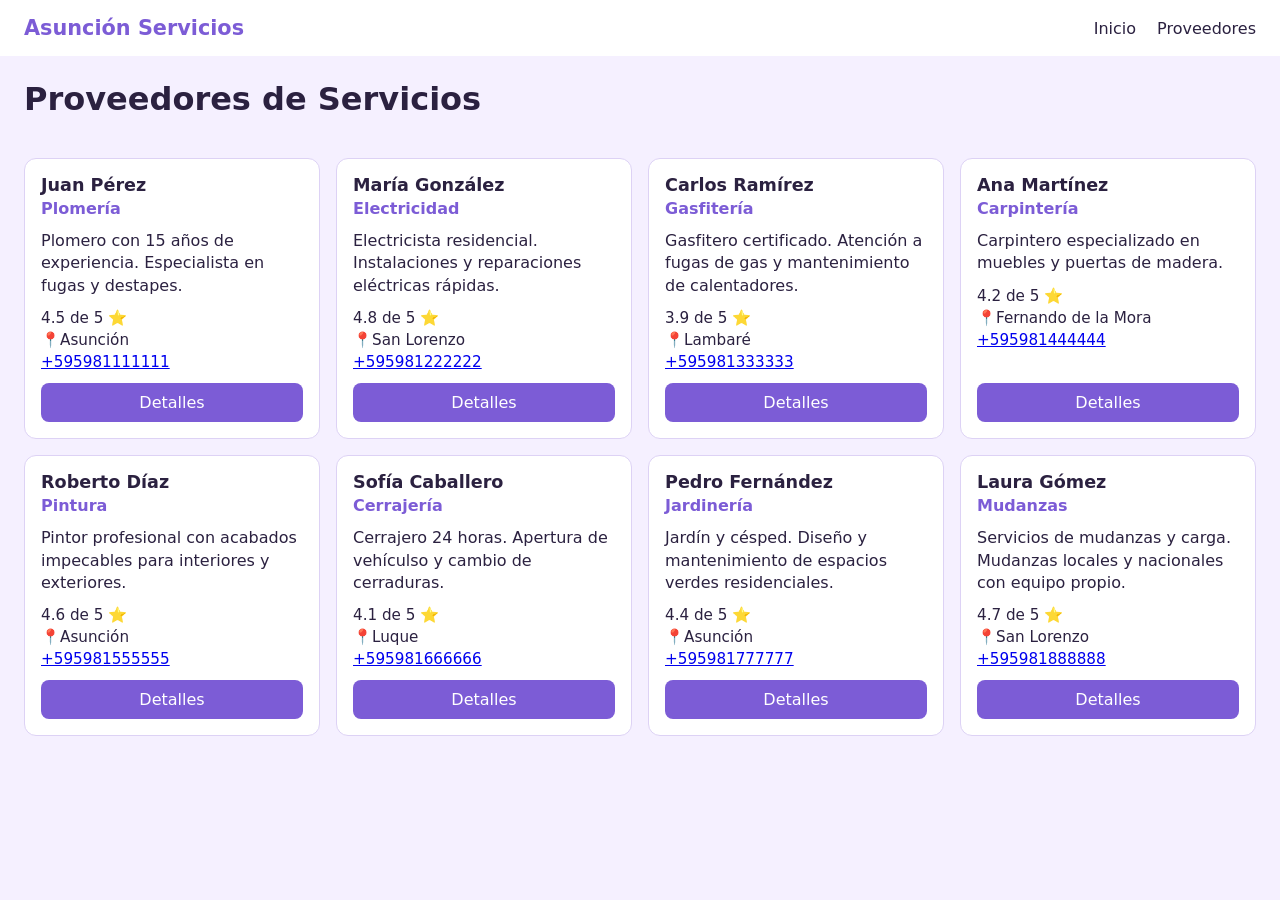
==== proveedores.html @ 6247c7be "Correccion de ubicacion de CHANGELOG, Reportes y README" ====
<!DOCTYPE html>
<html lang="es">
<head>
  <meta charset="UTF-8">
  <meta name="viewport" content="width=device-width, initial-scale=1.0">
  <meta name="description" content="Directorio de proveedores de servicios locales en Asunción, Paraguay">
  <title>Asunción Servicios — Proveedores</title>
  <link rel="icon" type="image/png" href="img/icono.png">
  <link rel="stylesheet" href="css/styles.css">

  <script type="module">
  const tarjetas = document.getElementById("tarjetas")

  // 1) CARGANDO: se muestra antes de pedir los datos

  // Pausa para mostrar mensaje de "cargando"
  const pausa = (ms) => new Promise(resolver => setTimeout(resolver, ms))
    
  try {
    await pausa(700)

    const datosBruto = await fetch("data/proveedores.json")

    // Si el archivo no existe (404), forzamos el error
    if (!datosBruto.ok) throw new Error("No se pudo leer el JSON")

    const datosLimpio = await datosBruto.json()
    const proveedores = datosLimpio.proveedores

    // 2) SIN RESULTADOS: el array llegó vacío
    if (proveedores.length === 0) {
      tarjetas.innerHTML = `<p class="estado">No hay proveedores disponibles.</p>`
    } else {
      // 3) TODO BIEN: tarjetas de proveedores
      tarjetas.innerHTML = datosLimpio.proveedores.map(p =>`
      <article class="tarjeta">
        
        <header class="headerP">
          <h2>${p.nombre}</h2>
          <p>${p.categoria}</p>
          </header>
          
          <p class="descripcionP">${p.descripcion}</p>
          
          <ul class="datosP">
            <li>${p.calificacion} de 5 ⭐</li>
            <li>📍${p.zona}</li>
            <li><a href="tel:${p.telefono}">${p.telefono}</a></li>
            </ul>
            
            <a class="DetallesP" href="detalle.html?id=${p.id}">Detalles</a>
            
            </article>
            `).join("")
    }

  } catch (error) {
    // 4) ERROR: cualquier falla de arriba cae acá
    tarjetas.innerHTML = `<p class="estado error">No pudimos cargar los proveedores. Probá de nuevo más tarde.</p>`
    console.error(error)
  }
  </script>

</head>
<body>

  <header>
    <div class="header-proveedores">
      <a href="index.html" class="logo">Asunción Servicios</a>
      <nav>
        <a href="index.html">Inicio</a>
        <a href="proveedores.html">Proveedores</a>
      </nav>
    </div>
  </header>

    <main>

      <h1>Proveedores de Servicios</h1>
      <section id="tarjetas">
      <p class="estado">Cargando proveedores...</p>
      </section>
    
    </main>

</body>

</html>
---- css/styles.css ----
/* =====================================================
   ASUNCIÓN SERVICIOS — styles.css
   Organizado por página:
     1. VARIABLES Y BASE (todas las páginas)
     2. INDEX.HTML
     3. PROVEEDORES.HTML
     4. DETALLE.HTML
   Para cambiar los colores de todo el sitio, editá las
   variables de la sección 1.
   ===================================================== */


/* =====================================================
   1. VARIABLES Y BASE (se usa en las 3 páginas)
   ===================================================== */

:root {
  --lila: #7c5cd6;
  --lila-oscuro: #5a3fb0;
  --lila-claro: #f5f0ff;
  --borde: #ddd2f5;
  --texto: #2b2140;
  --blanco: #ffffff;
}

* {
  box-sizing: border-box;
}

body {
  margin: 0;
  font-family: system-ui, sans-serif;
  background: var(--lila-claro);
  color: var(--texto);
}

h1 {
  margin: 0 0 16px;
}

/* Enlace del logo (aparece en el header de las 3 páginas) */
.logo {
  font-size: 1.3rem;
  font-weight: 700;
  color: var(--lila);
  text-decoration: none;
}

/* Menú de navegación (Inicio / Proveedores) */
nav a {
  margin-left: 16px;
  color: var(--texto);
  text-decoration: none;
}

nav a:hover {
  color: var(--lila);
}


/* =====================================================
   2. INDEX.HTML
   Clases: .header-index  .main-index-up  .main-index-down
           .enlace-index-proveedores  .footer-index
   ===================================================== */

/* Barra de arriba */
.header-index {
  display: flex;
  justify-content: space-between;
  align-items: center;
  padding: 16px 24px;
  background: var(--blanco);
}

/* Mitad superior: título y texto */
.main-index-up {
  min-height: 60vh;
  display: flex;
  flex-direction: column;
  justify-content: center;
  align-items: center;
  text-align: center;
  padding: 24px;
  color: var(--blanco);

    /* 1. Fondo: Primero el "filtro" lila semitransparente, luego la imagen */
  background-image: 
    linear-gradient(rgba(124, 92, 214, 0.85), rgba(124, 92, 214, .850)), 
    url('../img/fondo-index.jpg');

  /* 2. Ajustes para que la imagen cubra todo el espacio */
  background-size: cover;
  background-position: center;
  background-repeat: no-repeat;
}


.main-index-up p {
  max-width: 600px;
}

/* Mitad inferior: botón */
.main-index-down {
  min-height: 30vh;
  display: flex;
  justify-content: center;
  align-items: center;
  background: var(--lila-claro);
}

/* Botón que lleva a proveedores.html */
.enlace-index-proveedores {
  padding: 14px 28px;
  background: var(--lila);
  color: var(--blanco);
  text-decoration: none;
  font-weight: 600;
  border-radius: 10px;
}

.enlace-index-proveedores:hover {
  background: var(--lila-oscuro);
}

/* Pie de página */
.footer-index {
  padding: 15px;
  text-align: center;
  font-size: 0.9rem;
  background: var(--blanco);
  
}


/* =====================================================
   3. PROVEEDORES.HTML
   Clases: .header-proveedores  .tarjeta  .headerP
           .descripcionP  .datosP  .DetallesP
   Id:     #tarjetas
   ===================================================== */

/* Barra de arriba */
.header-proveedores {
  display: flex;
  justify-content: space-between;
  align-items: center;
  padding: 16px 24px;
  background: var(--blanco);
}

/* El título h1 y las tarjetas viven dentro de <main> */
main > h1 {
  padding: 24px 24px 0;
}

/* Contenedor de todas las tarjetas (se adapta al ancho) */
#tarjetas {
  display: grid;
  grid-template-columns: repeat(auto-fill, minmax(260px, 1fr));
  gap: 16px;
  padding: 24px;
}

/* Cada tarjeta */
.tarjeta {
  display: flex;
  flex-direction: column;
  gap: 12px;
  padding: 16px;
  background: var(--blanco);
  border: 1px solid var(--borde);
  border-radius: 12px;
}

/* Nombre y categoría */
.headerP h2 {
  margin: 0;
  font-size: 1.1rem;
}

.headerP p {
  margin: 4px 0 0;
  color: var(--lila);
  font-weight: 600;
}

/* Descripción */
.descripcionP {
  margin: 0;
  line-height: 1.4;
}

/* Lista: calificación, zona y teléfono */
.datosP {
  margin: 0;
  padding: 0;
  list-style: none;
  display: flex;
  flex-direction: column;
  gap: 4px;
  font-size: 0.95rem;
}

/* Botón "Detalles" */
.DetallesP {
  margin-top: auto;
  padding: 10px;
  background: var(--lila);
  color: var(--blanco);
  text-align: center;
  text-decoration: none;
  border-radius: 8px;
}

.DetallesP:hover {
  background: var(--lila-oscuro);
}

/* Estados de carga */
.estado {
  grid-column: 1 / -1;
  text-align: center;
  padding: 24px;
}

.estado.error {
  color: #b3261e;
}
/* =====================================================
   4. DETALLE.HTML
   Clases: .header-detalle  .contenedor  .btn-secundario
   Id:     #detalle
   ===================================================== */

/* Barra de arriba */
.header-detalle {
  display: flex;
  justify-content: space-between;
  align-items: center;
  padding: 16px 24px;
  background: var(--blanco);
}

/* Caja centrada que envuelve todo el contenido */
.contenedor {
  max-width: 700px;
  margin: 0 auto;
  padding: 24px;
}

/* Botón "← Volver al listado" */
.btn-secundario {
  display: inline-block;
  margin-bottom: 16px;
  padding: 8px 16px;
  color: var(--lila);
  text-decoration: none;
  border: 1px solid var(--lila);
  border-radius: 8px;
  background: var(--blanco);
}

.btn-secundario:hover {
  background: var(--lila);
  color: var(--blanco);
}

/* Aquí se dibuja el proveedor (lo llena el JavaScript) */
#detalle {
  padding: 24px;
  background: var(--blanco);
  border: 1px solid var(--borde);
  border-radius: 12px;
}

#detalle p {
  margin: 8px 0;
}
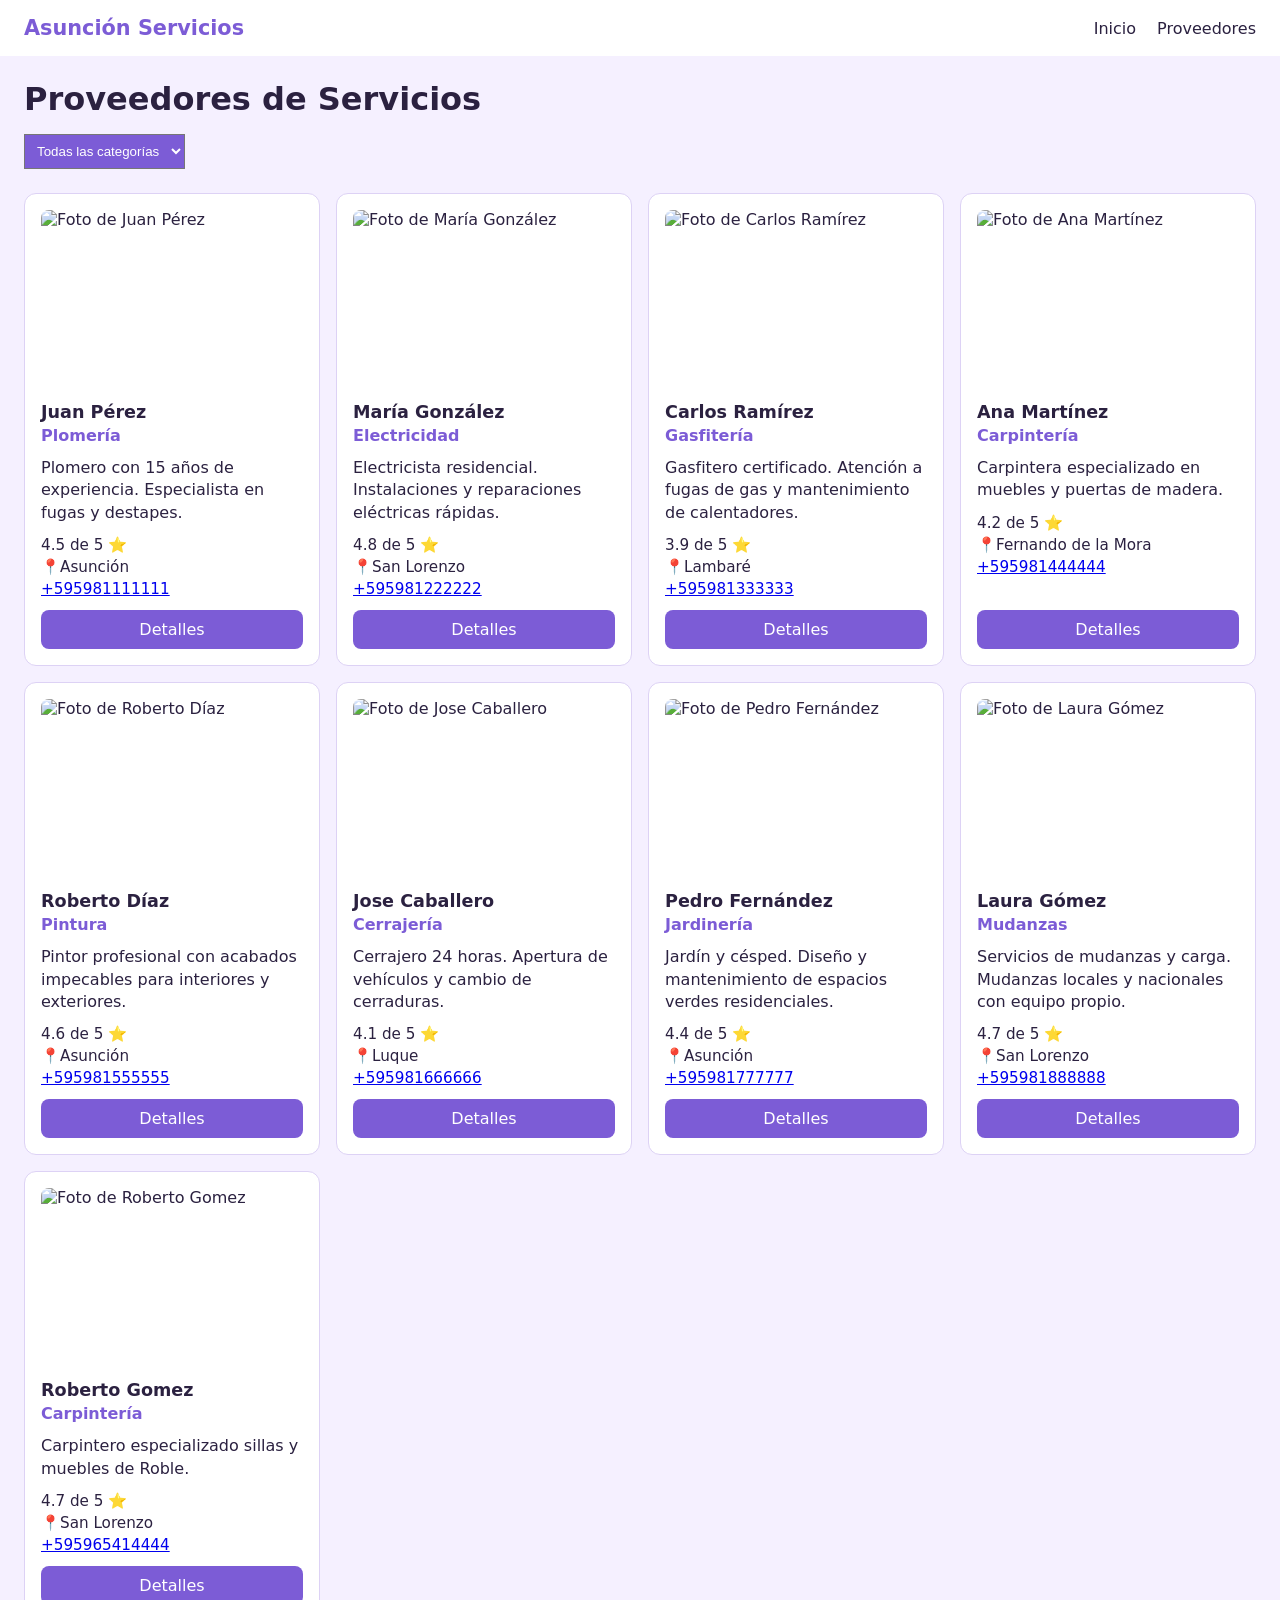
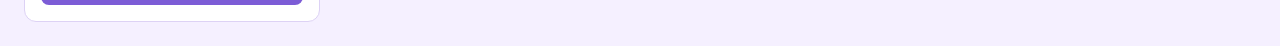
==== commit afd74fdc: "Actualizacion del CHANGELOG y README, agregado de filtro por categoria y fotos a cada proveedor" ====
--- a/proveedores.html
+++ b/proveedores.html
@@ -14,10 +14,10 @@
   // 1) CARGANDO: se muestra antes de pedir los datos
 
   // Pausa para mostrar mensaje de "cargando"
-  const pausa = (ms) => new Promise(resolver => setTimeout(resolver, ms))
+  //const pausa = (ms) => new Promise(resolver => setTimeout(resolver, ms))
     
   try {
-    await pausa(700)
+    //await pausa(700)
 
     const datosBruto = await fetch("data/proveedores.json")
 
@@ -26,33 +26,42 @@
 
     const datosLimpio = await datosBruto.json()
     const proveedores = datosLimpio.proveedores
+    const filtro = document.getElementById("filtro")
 
-    // 2) SIN RESULTADOS: el array llegó vacío
-    if (proveedores.length === 0) {
-      tarjetas.innerHTML = `<p class="estado">No hay proveedores disponibles.</p>`
-    } else {
+    function mostrar(lista) {
+      // 2) SIN RESULTADOS: el array llegó vacío
+      if (lista.length === 0) {
+        tarjetas.innerHTML = `<p class="estado">No hay proveedores disponibles.</p>`
+        return
+      }
       // 3) TODO BIEN: tarjetas de proveedores
-      tarjetas.innerHTML = datosLimpio.proveedores.map(p =>`
-      <article class="tarjeta">
-        
-        <header class="headerP">
-          <h2>${p.nombre}</h2>
-          <p>${p.categoria}</p>
+      tarjetas.innerHTML = lista.map(p => `
+        <article class="tarjeta">
+          <img class="fotoP" src="${p.foto}" alt="Foto de ${p.nombre}" loading="lazy">
+          <header class="headerP">
+            <h2>${p.nombre}</h2>
+            <p>${p.categoria}</p>
           </header>
-          
           <p class="descripcionP">${p.descripcion}</p>
-          
           <ul class="datosP">
             <li>${p.calificacion} de 5 ⭐</li>
             <li>📍${p.zona}</li>
             <li><a href="tel:${p.telefono}">${p.telefono}</a></li>
-            </ul>
-            
-            <a class="DetallesP" href="detalle.html?id=${p.id}">Detalles</a>
-            
-            </article>
-            `).join("")
+          </ul>
+          <a class="DetallesP" href="detalle.html?id=${p.id}">Detalles</a>
+        </article>
+      `).join("")
     }
+
+      // Una opción por categoría, sin repetir
+      new Set(proveedores.map(p => p.categoria)).forEach(c => filtro.innerHTML += `<option>${c}</option>`)
+
+      // Al cambiar el select, mostramos solo esa categoría (o todos)
+      filtro.addEventListener("change", () => {
+        mostrar(filtro.value ? proveedores.filter(p => p.categoria === filtro.value) : proveedores)
+      })
+
+      mostrar(proveedores)
 
   } catch (error) {
     // 4) ERROR: cualquier falla de arriba cae acá
@@ -77,6 +86,7 @@
     <main>
 
       <h1>Proveedores de Servicios</h1>
+      <select id="filtro"><option value="">Todas las categorías</option></select>
       <section id="tarjetas">
       <p class="estado">Cargando proveedores...</p>
       </section>
--- a/css/styles.css
+++ b/css/styles.css
@@ -140,6 +140,15 @@
    Id:     #tarjetas
    ===================================================== */
 
+
+/* Filtro por categoria */
+#filtro {
+  margin: 0 24px;
+  padding: 8px;
+  color: var(--blanco);
+  background: var(--lila);
+}
+
 /* Barra de arriba */
 .header-proveedores {
   display: flex;
@@ -212,6 +221,13 @@
   text-decoration: none;
   border-radius: 8px;
 }
+/* Imagen de proveedores */
+.fotoP {
+  width: 100%;
+  height: 180px;
+  object-fit: cover;
+  border-radius: 8px;
+}
 
 .DetallesP:hover {
   background: var(--lila-oscuro);
